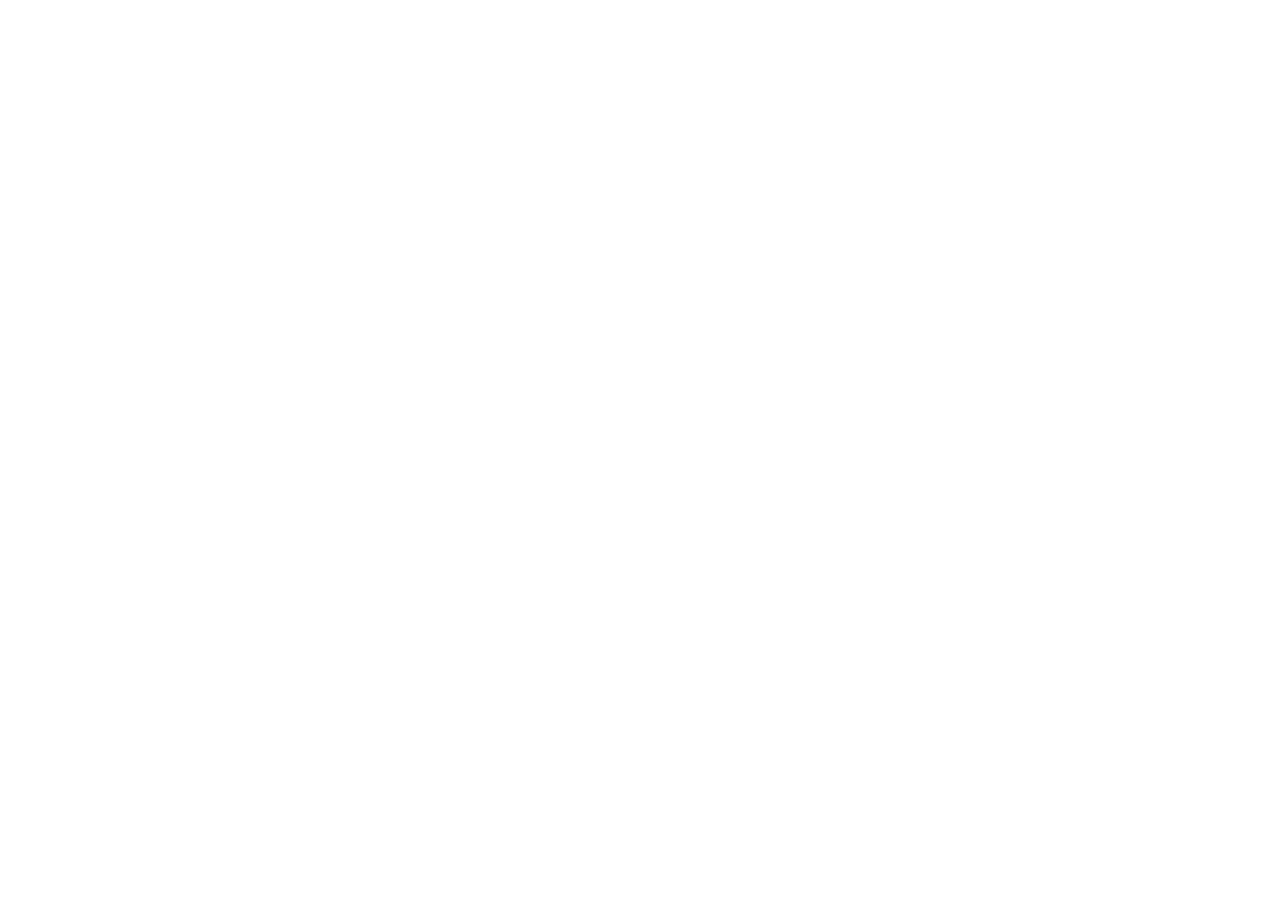
==== index.html @ 4d3a5c3e "termino do sorteio" ====
<!DOCTYPE html>
<html lang="en">
<head>
    <meta charset="UTF-8">
    <meta name="viewport" content="width=device-width, initial-scale=1.0">
    <link rel="stylesheet" href="style.css">
    <title>Campanha Solidária</title>
</head>
<body>
    
</body>
</html>
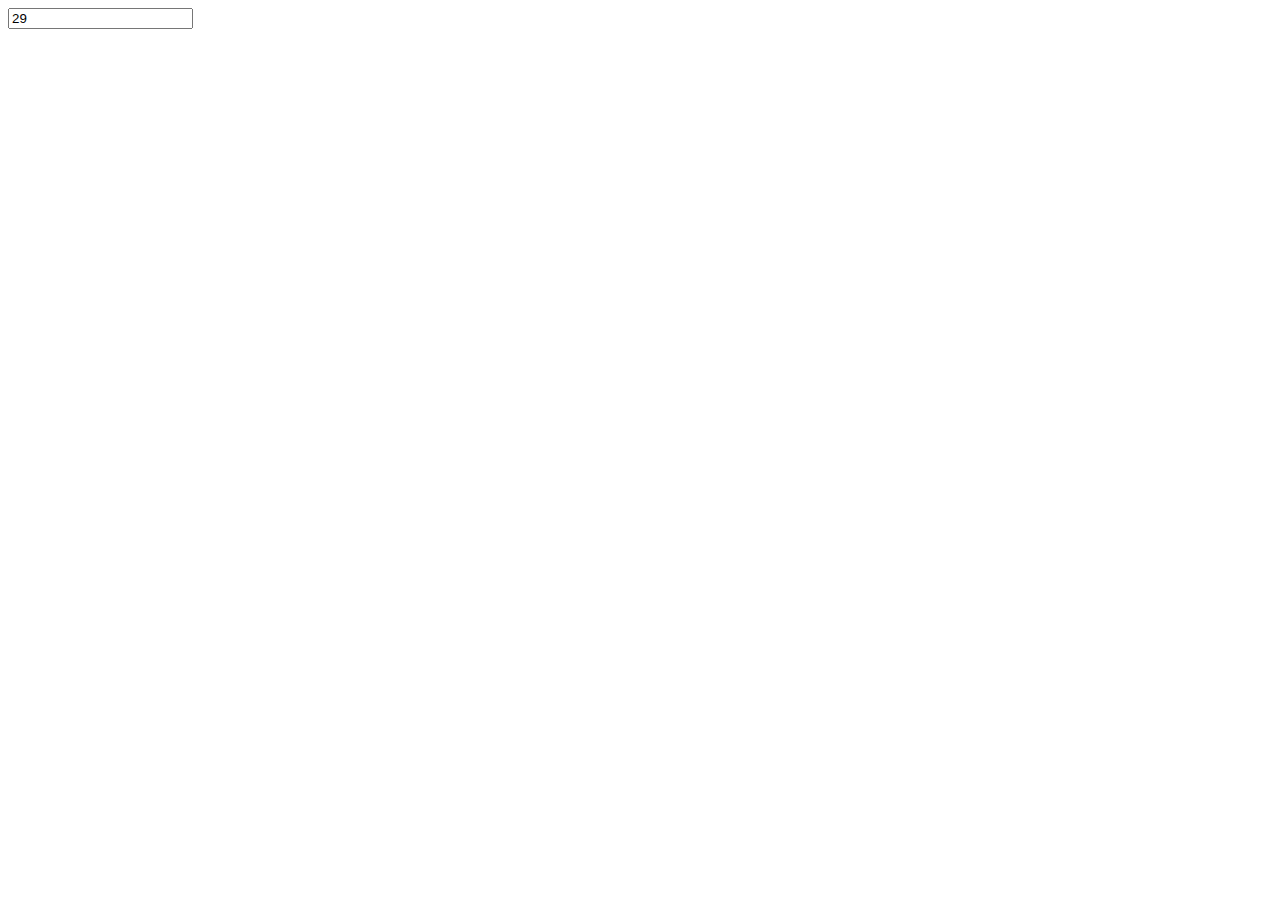
==== commit df0772e4: ".js adicionado no .html" ====
--- a/index.html
+++ b/index.html
@@ -5,8 +5,12 @@
     <meta name="viewport" content="width=device-width, initial-scale=1.0">
     <link rel="stylesheet" href="style.css">
     <title>Campanha Solidária</title>
+    <script src="./app.js" defer></script>
+    <!-- <script src="./app2.js" defer></script> -->
 </head>
 <body>
-    
+
+    <input type="number" name="random" id="random">
+   
 </body>
 </html>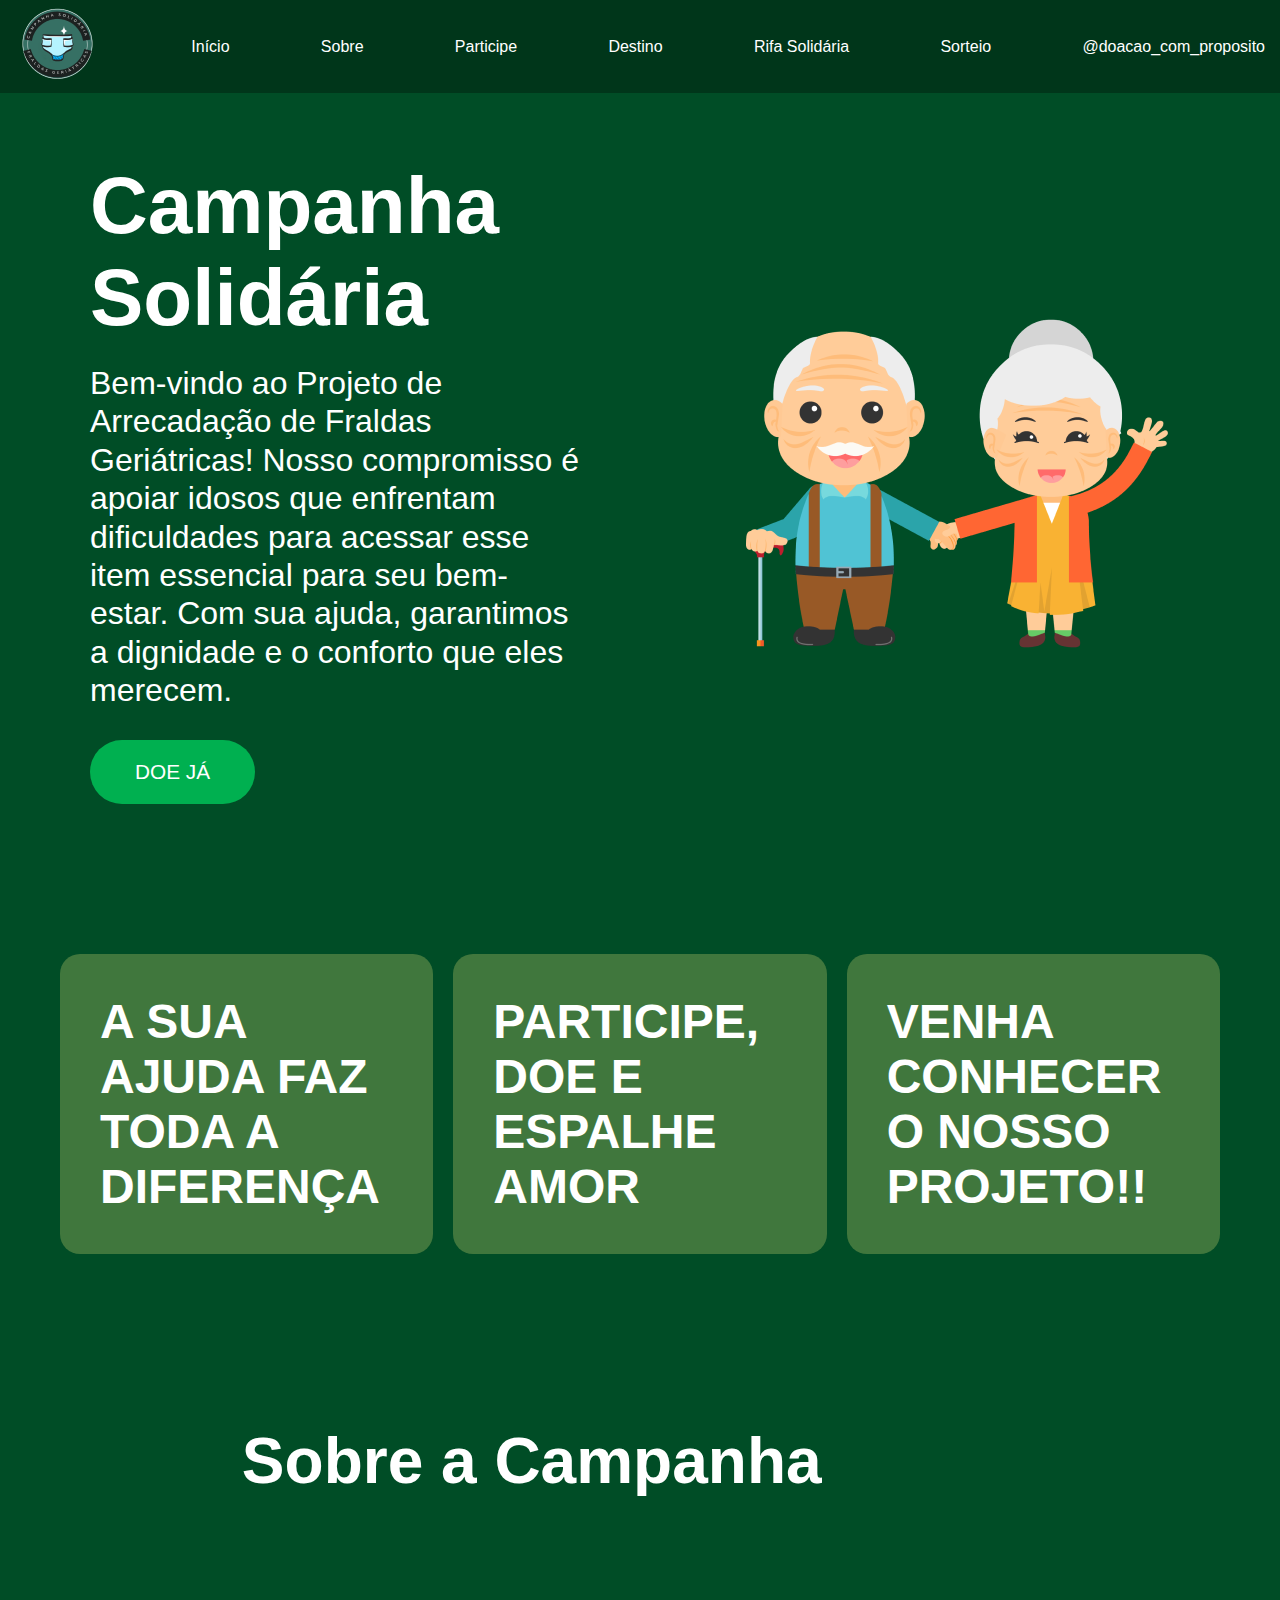
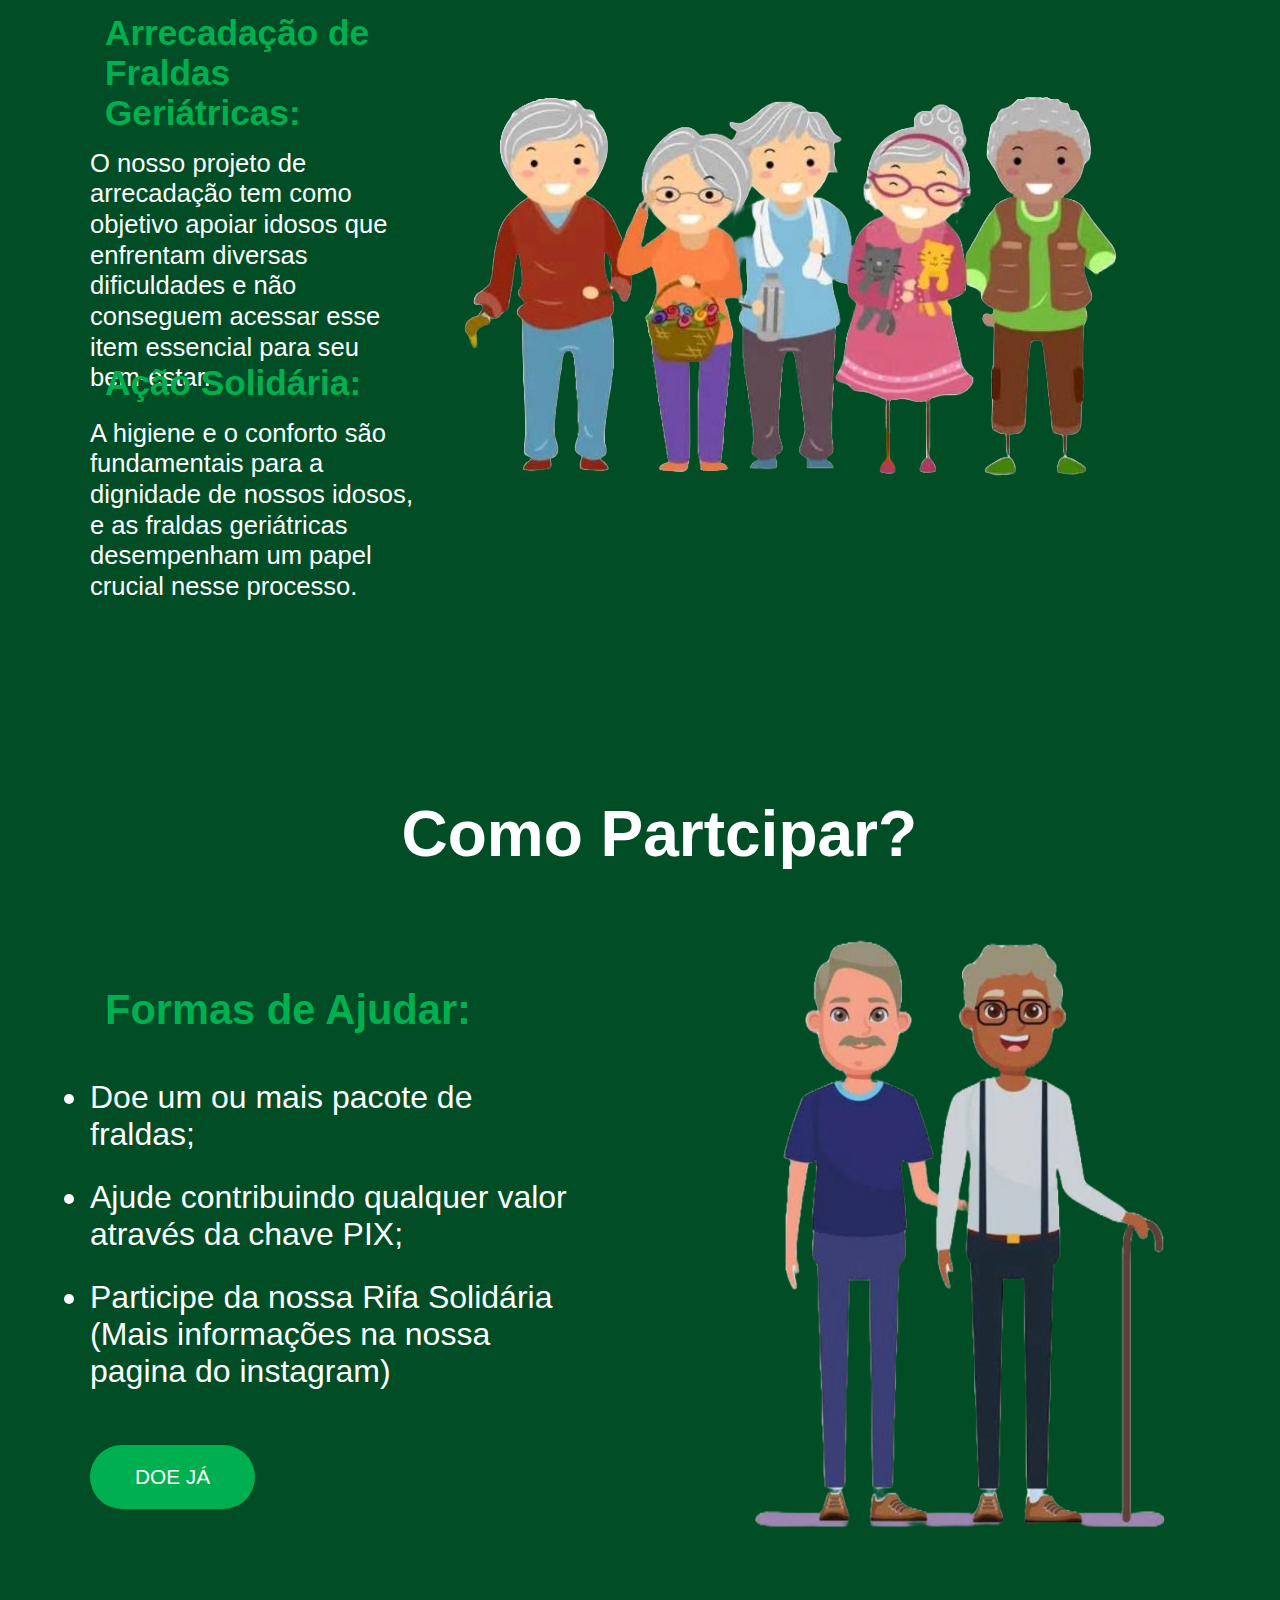
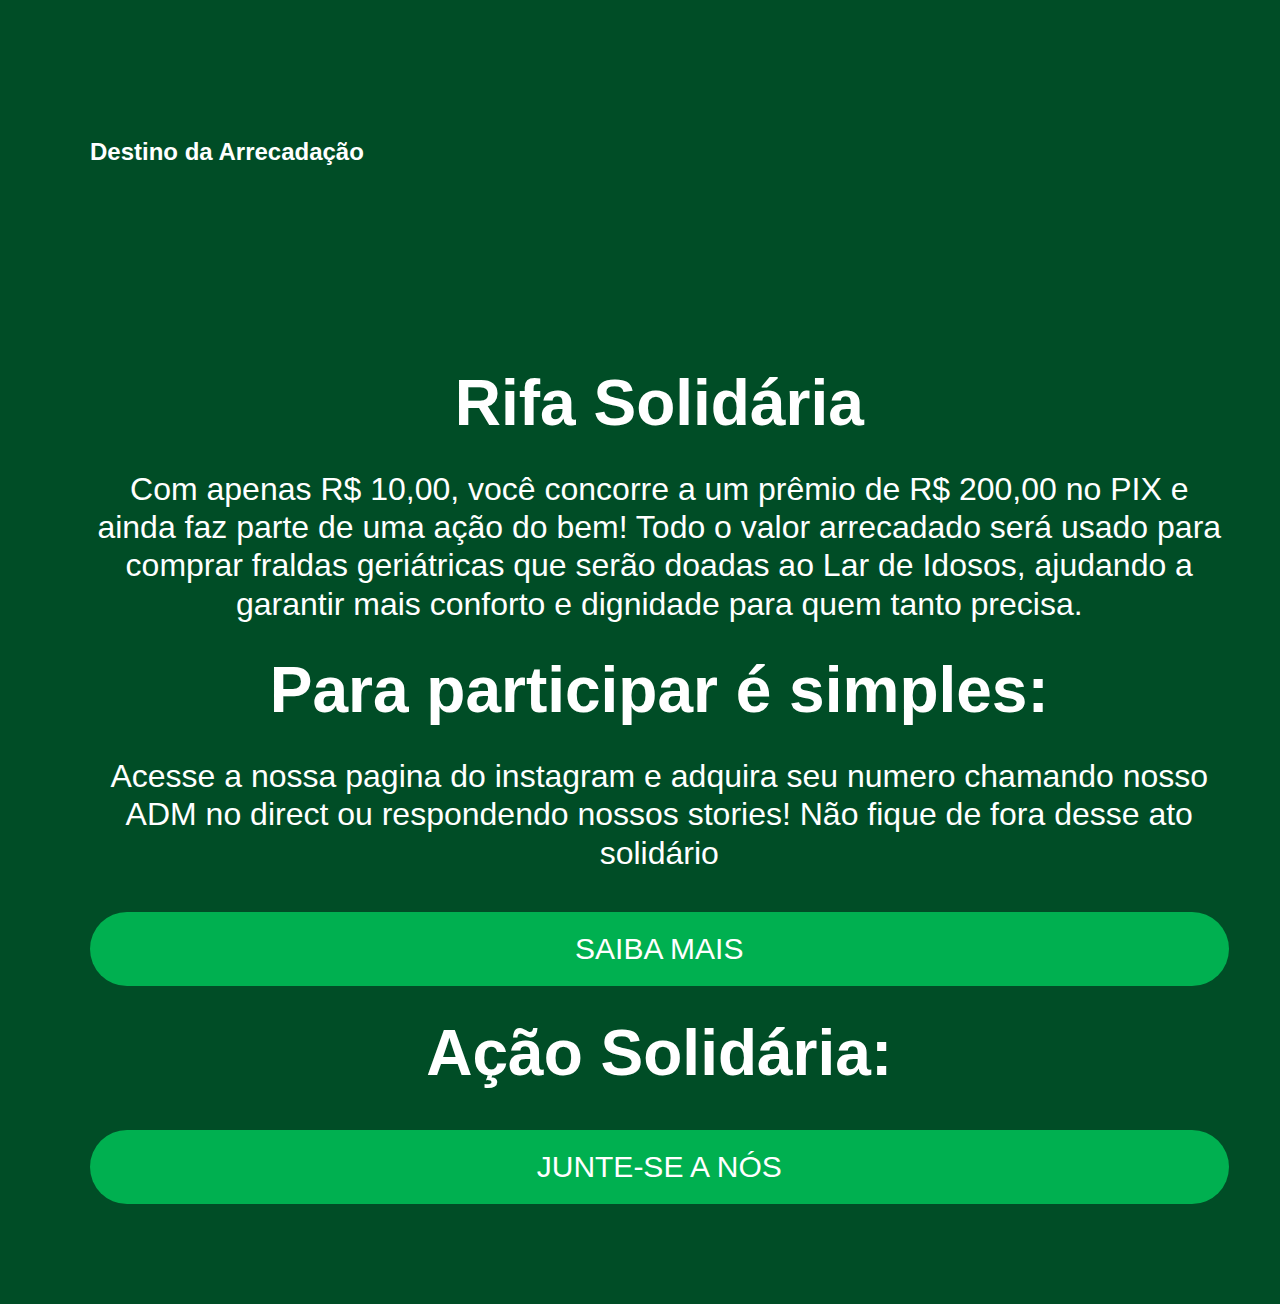
==== commit 80b3ec5d: "Add files via upload" ====
--- a/index.html
+++ b/index.html
@@ -1,16 +1,116 @@
-<!DOCTYPE html>
-<html lang="en">
-<head>
-    <meta charset="UTF-8">
-    <meta name="viewport" content="width=device-width, initial-scale=1.0">
-    <link rel="stylesheet" href="style.css">
-    <title>Campanha Solidária</title>
-    <script src="./app.js" defer></script>
-    <!-- <script src="./app2.js" defer></script> -->
-</head>
-<body>
-
-    <input type="number" name="random" id="random">
-   
-</body>
+<!DOCTYPE html>
+<html lang="pt-br">
+<head>
+  <meta charset="UTF-8">
+  <meta name="viewport" content="width=device-width, initial-scale=1.0">
+  <title>Campanha Solidária</title>
+  <link rel="stylesheet" href="style.css">
+</head>
+<body>
+  <header>
+
+    <!-- Menu -->
+    <div class="menu">
+      <nav>
+        <ul>
+          <li class="logo"><img src="./img/logo.png" alt="Logo da Campanha"></li>
+          <li><a href="#inicio">Início</a></li>
+          <li><a href="#sobre">Sobre</a></li>
+          <li><a href="#participe">Participe</a></li>
+          <li><a href="#destino">Destino</a></li>
+          <li><a href="#rifa">Rifa Solidária</a></li>
+          <li><a href="./sorteio.html">Sorteio</a></li>
+          <li><a href="https://www.instagram.com/seu-instagram" target="_blank">@doacao_com_proposito</a></li>
+        </ul>
+      </nav>
+    </div>
+  </header>
+
+  <main>
+
+    <!-- Inicio -->
+    <section id="inicio" class="banner">
+      <div class="texto">
+        <h1>Campanha Solidária</h1>
+        <p>
+          Bem-vindo ao Projeto de Arrecadação de Fraldas Geriátricas! Nosso compromisso é apoiar idosos
+          que enfrentam dificuldades para acessar esse item essencial para seu bem-estar. Com sua ajuda,
+          garantimos a dignidade e o conforto que eles merecem.
+        </p>
+        <a href="https://www.instagram.com/stories/highlights/17959033361707465/" class="btn-doar">DOE JÁ</a>
+      </div>
+      <div class="imagem-placeholder">
+        <img src="./img/velhinhos inicio.png" alt="velhinhos Sorrindo">
+      </div>
+    </section>
+
+    <!-- Cartões -->
+    <section class="info-cards">
+      <div class="card">A SUA AJUDA FAZ TODA A DIFERENÇA</div>
+      <div class="card">PARTICIPE, DOE E ESPALHE AMOR</div>
+      <div class="card">VENHA CONHECER O NOSSO PROJETO!!</div>
+    </section>
+
+    <!-- Sobre -->
+    <section id="sobre" class="banner">
+      <div class="texto">
+        <h2>Sobre a Campanha</h2>
+        <h3>Arrecadação de Fraldas Geriátricas:</h3>
+        <p>
+          O nosso projeto de arrecadação tem como objetivo apoiar idosos que enfrentam diversas dificuldades e não conseguem acessar esse item essencial para seu bem-estar. 
+        </p>
+        <h3>Ação Solidária:</h3>
+        <p>
+          A higiene e o conforto são fundamentais para a dignidade de nossos idosos, e as fraldas geriátricas desempenham um papel crucial nesse processo.
+        </p>
+      </div>
+      <div class="imagem-placeholder">
+        <img src="./img/velhinhos pt2.png" alt="velhinhos Sorrindo">
+      </div>
+    </section>
+
+    <!-- Participe -->
+    <section id="participe" class="banner">
+      <div class="texto">
+        <h2>Como Partcipar?</h2>
+        <h3>Formas de Ajudar:</h3>
+        <p>
+          <li class="pintada">Doe um ou mais pacote de fraldas; <br></li>
+          <li class="pintada">Ajude contribuindo qualquer valor através da chave PIX; <br></li>
+          <li class="pintada">Participe da nossa Rifa Solidária (Mais informações na nossa pagina do instagram) <br></li>
+        </p>
+        <br>
+        <br>
+        <a href="https://www.instagram.com/stories/highlights/17959033361707465/" class="btn-doar">DOE JÁ</a>
+      </div>
+      <div class="imagem-placeholder">
+        <img src="./img/dois velhos.png" alt="velhinhos Sorrindo">
+      </div>
+    </section>
+
+    <!-- Destino -->
+    <section id="destino" class="banner">
+      <div class="texto">
+        <h2>Destino da Arrecadação</h2>
+    </section>
+
+    <!-- Rifa -->
+    <section id="rifa" class="banner">
+      <div class="texto">
+        <h2>Rifa Solidária</h2>
+        <p>
+          Com apenas R$ 10,00, você concorre a um prêmio de R$ 200,00 no PIX e ainda faz parte de uma ação do bem! Todo o valor arrecadado será usado para comprar fraldas geriátricas que serão doadas ao Lar de Idosos, ajudando a garantir mais conforto e dignidade para quem tanto precisa. 
+        </p>
+        <h2>Para participar é simples:</h2>
+        <p>
+          Acesse a nossa pagina do instagram e adquira seu numero chamando nosso ADM no direct ou respondendo nossos stories! Não fique de fora desse ato solidário
+        </p>
+        <a href="https://www.instagram.com/p/DCCvw3NJtZL/?next=%2Fbielxs_ss_%2F" class="btn-doar">SAIBA MAIS</a>
+        <h2>Ação Solidária:</h2>
+        <a href="https://www.instagram.com/doacao_com_proposito/" class="btn-doar">JUNTE-SE A NÓS</a>
+      </div>
+    </section>
+
+  </main>
+</body>
 </html>--- a/style.css
+++ b/style.css
@@ -0,0 +1,219 @@
+/* Reset */
+* {
+  margin: 0;
+  padding: 0;
+  box-sizing: border-box;
+}
+
+body {
+  font-family: Arial, sans-serif;
+  background-color: #004d26;
+  color: white;
+}
+
+/* inicio */
+
+header {
+  background-color: #00361a;
+  padding: 0px;
+  position: fixed;
+  top: 0;
+  left: 0;
+  width: 100%;
+  z-index: 1000; 
+}
+
+main {
+  padding-top: 70px;
+}
+
+header .menu nav ul {
+  display: flex;
+  justify-content: space-between;
+  align-items: center;
+  list-style: none;
+}
+
+header .menu nav ul li {
+  margin: 0 15px;
+}
+
+header .menu nav ul li a {
+  color: white;
+  text-decoration: none;
+  font-size: 16px;
+  transition: color 0.5s;
+}
+
+header .menu nav ul li a:hover {
+  color: #00b050;
+}
+
+.banner {
+  display: flex;
+  align-items: center;
+  justify-content: space-between;
+  padding: 90px;
+}
+
+.texto {
+  max-width: 45%;
+}
+
+.texto h1 {
+  font-size: 5rem;
+  margin-bottom: 20px;
+}
+
+.texto p {
+  font-size: 2rem;
+  line-height: 1.2;
+  margin-bottom: 30px;
+}
+
+.btn-doar {
+  display: inline-block;
+  padding: 20px 45px;
+  background-color: #00b050;
+  color: white;
+  text-decoration: none;
+  border-radius: 50px;
+  font-size: 1.3rem;
+  transition: background-color 0.3s;
+}
+
+.btn-doar:hover {
+  background-color: #008040;
+}
+
+.imagem-placeholder {
+  background-color: transparent;
+  border-radius: 10px;
+}
+
+/* cards */
+
+.info-cards {
+  display: flex;
+  justify-content: space-around;
+  padding: 50px;
+}
+
+.card {
+  background-color: #40773d;
+  color: white;
+  text-align: start;
+  font-weight: bold;
+  font-size: 3rem;
+  padding: 40px;
+  border-radius: 20px;
+  flex: 1;
+  margin: 10px;
+  max-width: 400px;
+}
+
+/* sobre */
+
+#sobre {
+  display: flex;
+  align-items: flex-start;
+  gap: 40px;
+}
+
+#sobre .texto {
+  flex: 1.5;
+}
+
+#sobre .texto h2 {
+  text-align: center;
+  width: 270%;
+  font-size: 4rem;
+  margin-bottom: 30px;
+  margin-top: 20px;
+}
+
+#sobre .texto h3 {
+  color: #00b050;
+  margin-top: 100px;
+  font-size: 2.2rem;
+  width: 100%;
+  padding: 15px;
+  text-align: start;
+}
+
+#sobre .texto p {
+  font-size: 1.6rem;
+  text-align: start;
+  height: 100px;
+}
+
+#sobre .imagem-placeholder {
+  margin-top: 250px;
+}
+
+/* participe */
+
+#participe .texto {
+  flex: 1.5;
+}
+
+#participe .texto h2 {
+  text-align: center;
+  width: 230%;
+  font-size: 4rem;
+  margin-bottom: 30px;
+  margin-top: 20px;
+}
+
+#participe .texto h3 {
+  color: #00b050;
+  margin-top: 100px;
+  font-size: 2.6rem;
+  width: 100%;
+  padding: 15px;
+  text-align: start;
+}
+
+#participe .texto li {
+  font-size: 2rem;
+  text-align: start;
+  height: 100px;
+  list-style: disc;
+}
+
+#participe .imagem-placeholder {
+  margin-top: 140px;
+}
+
+/* destino */
+
+/* rifa */
+
+#rifa h2 {
+    text-align: center;
+    width: 230%;
+    font-size: 4rem;
+    margin-bottom: 30px;
+    margin-top: 20px;
+    display: flex;
+    flex-direction: column;
+    align-items: center;
+    justify-content: center;
+    text-align: center;
+}
+
+#rifa .btn-doar {
+  font-size: 30px;
+  margin: 10px auto;
+  width: 230%;
+  align-items: center;
+  justify-content: center;
+  text-align: center;
+  justify-items: center;
+}
+
+#rifa p {
+  text-align: center;
+  width: 230%;
+}
+
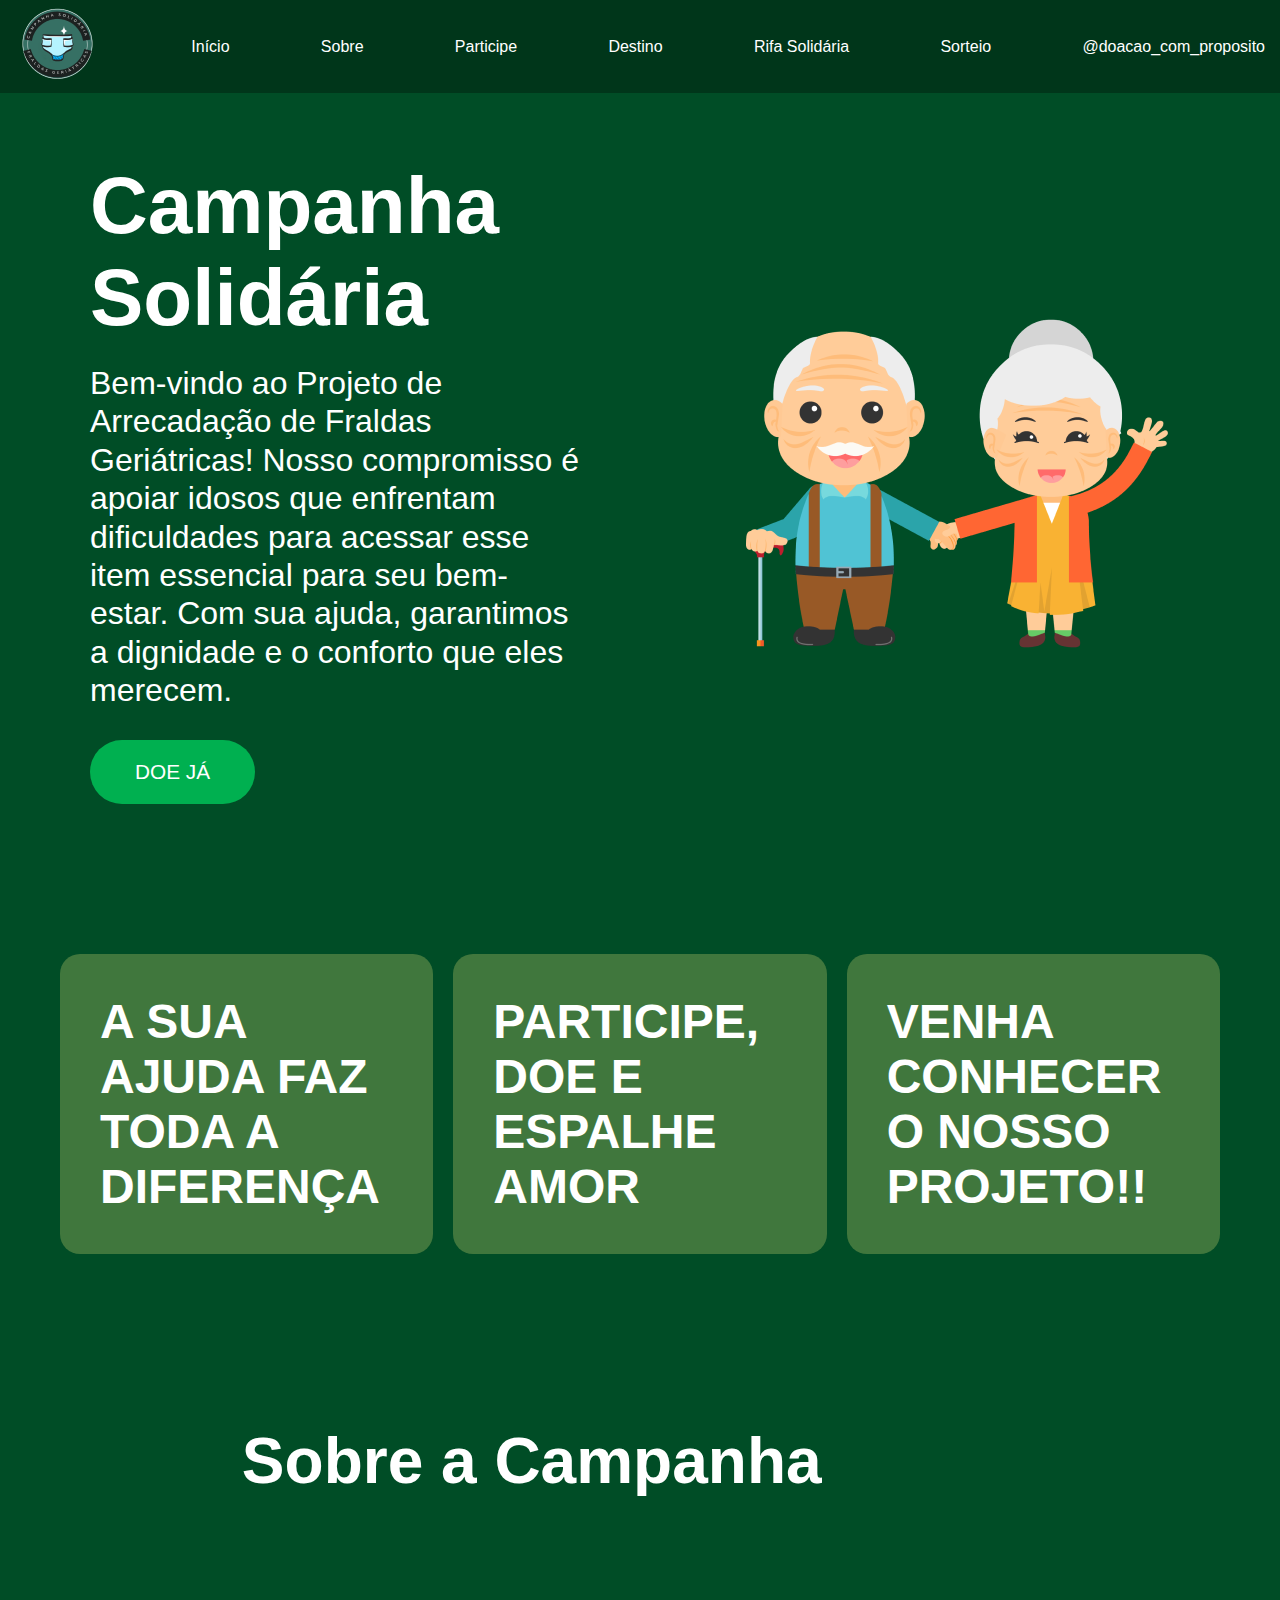
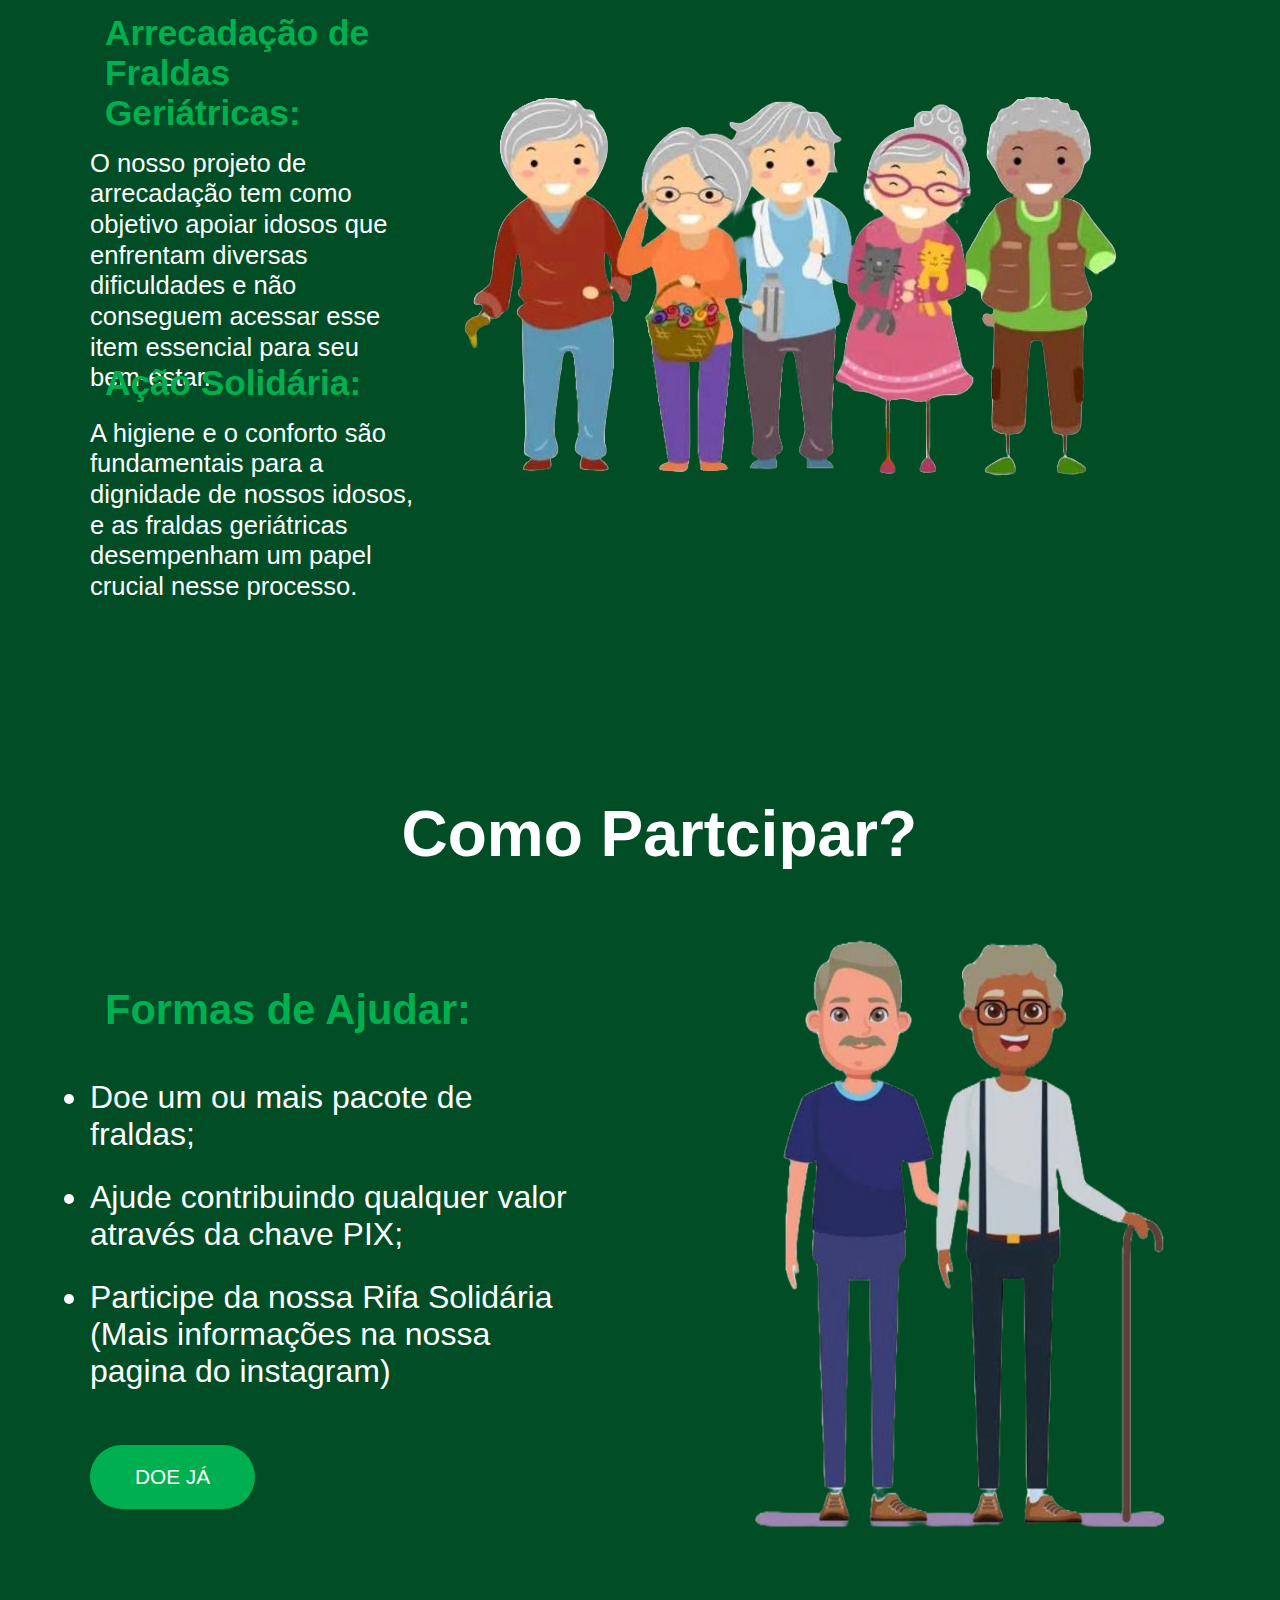
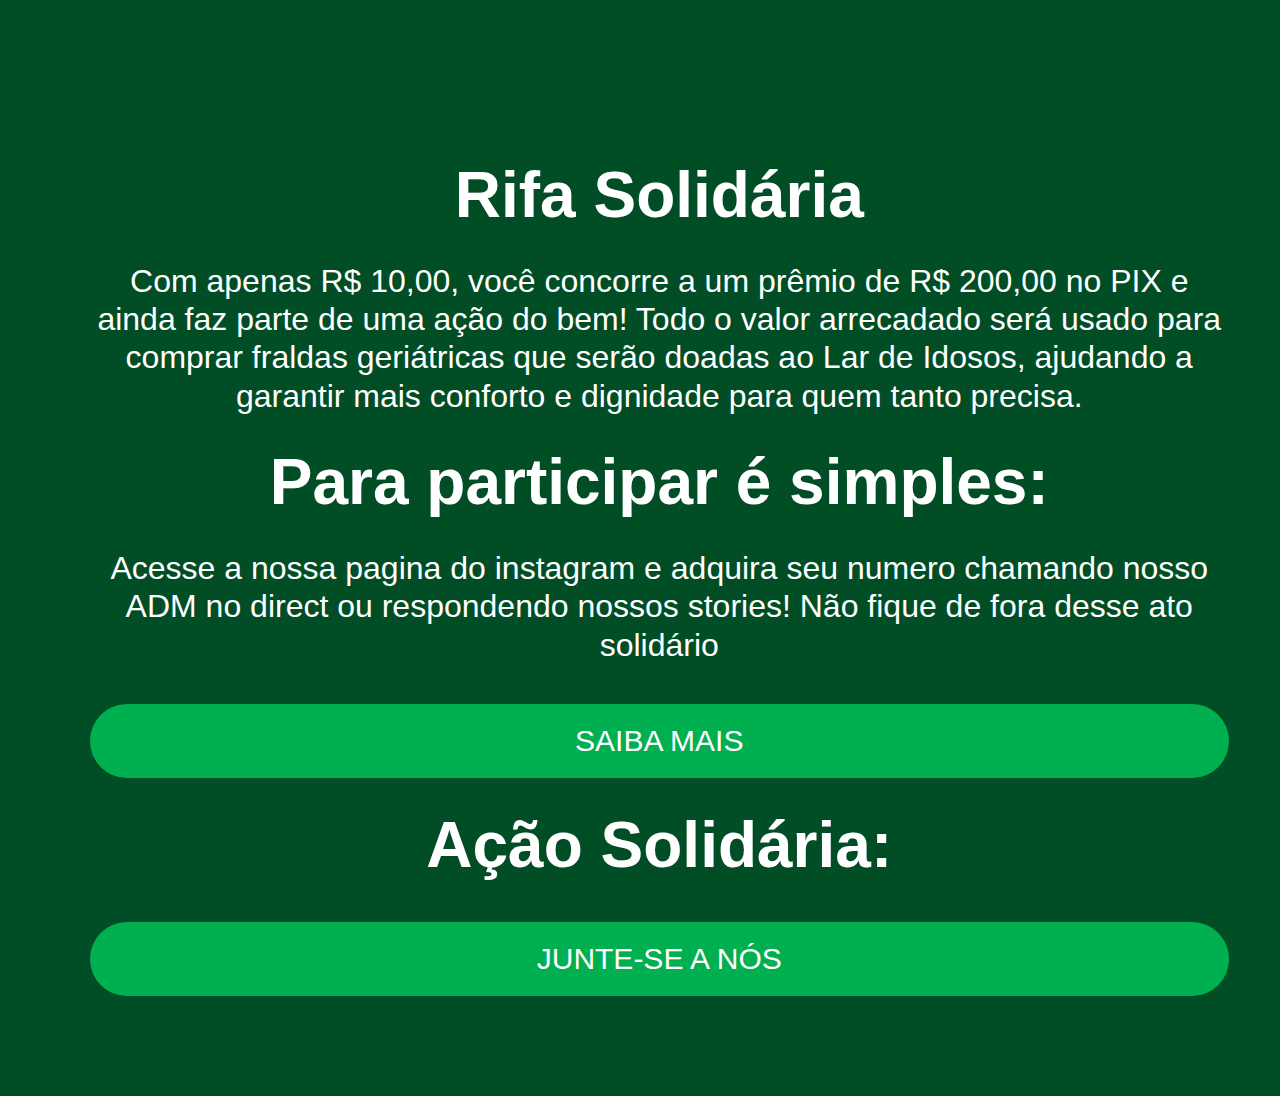
==== commit c6245a4f: "Update index.html" ====
--- a/index.html
+++ b/index.html
@@ -88,12 +88,6 @@
       </div>
     </section>
 
-    <!-- Destino -->
-    <section id="destino" class="banner">
-      <div class="texto">
-        <h2>Destino da Arrecadação</h2>
-    </section>
-
     <!-- Rifa -->
     <section id="rifa" class="banner">
       <div class="texto">
@@ -113,4 +107,4 @@
 
   </main>
 </body>
-</html>+</html>
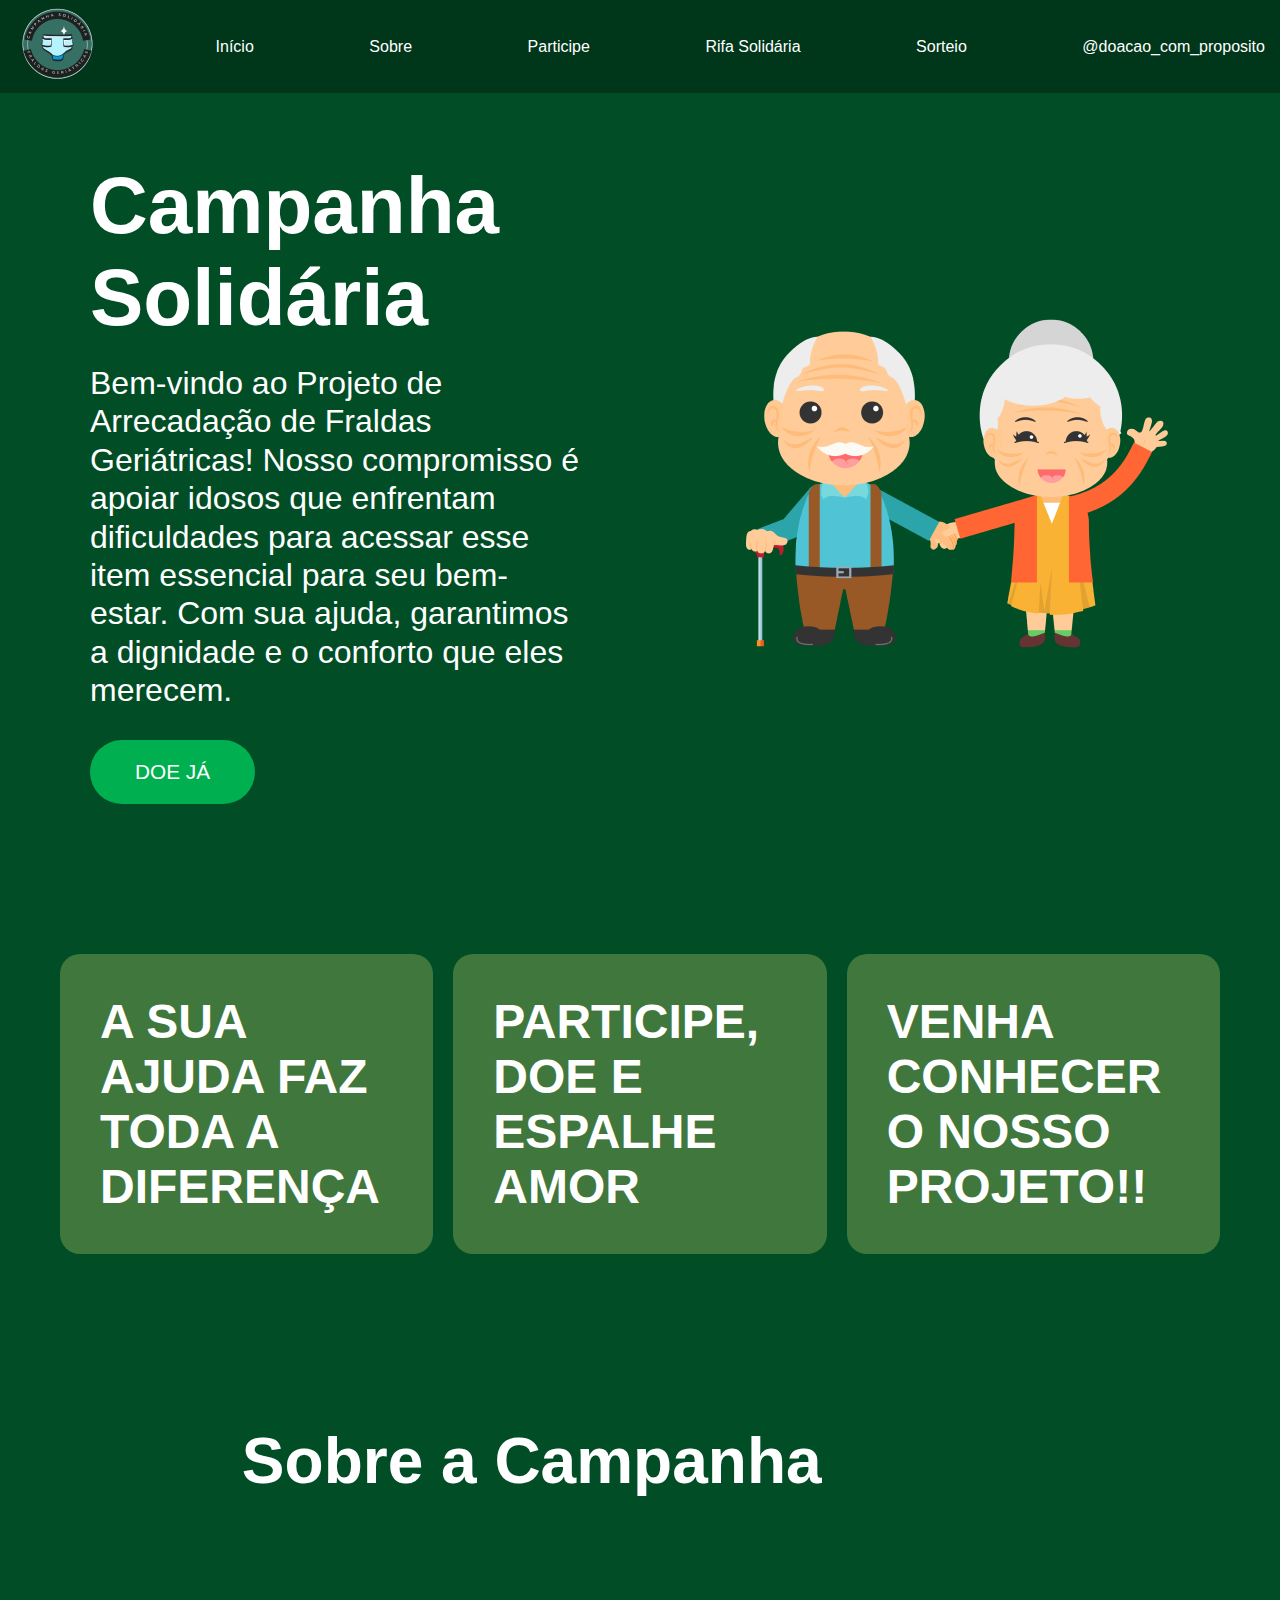
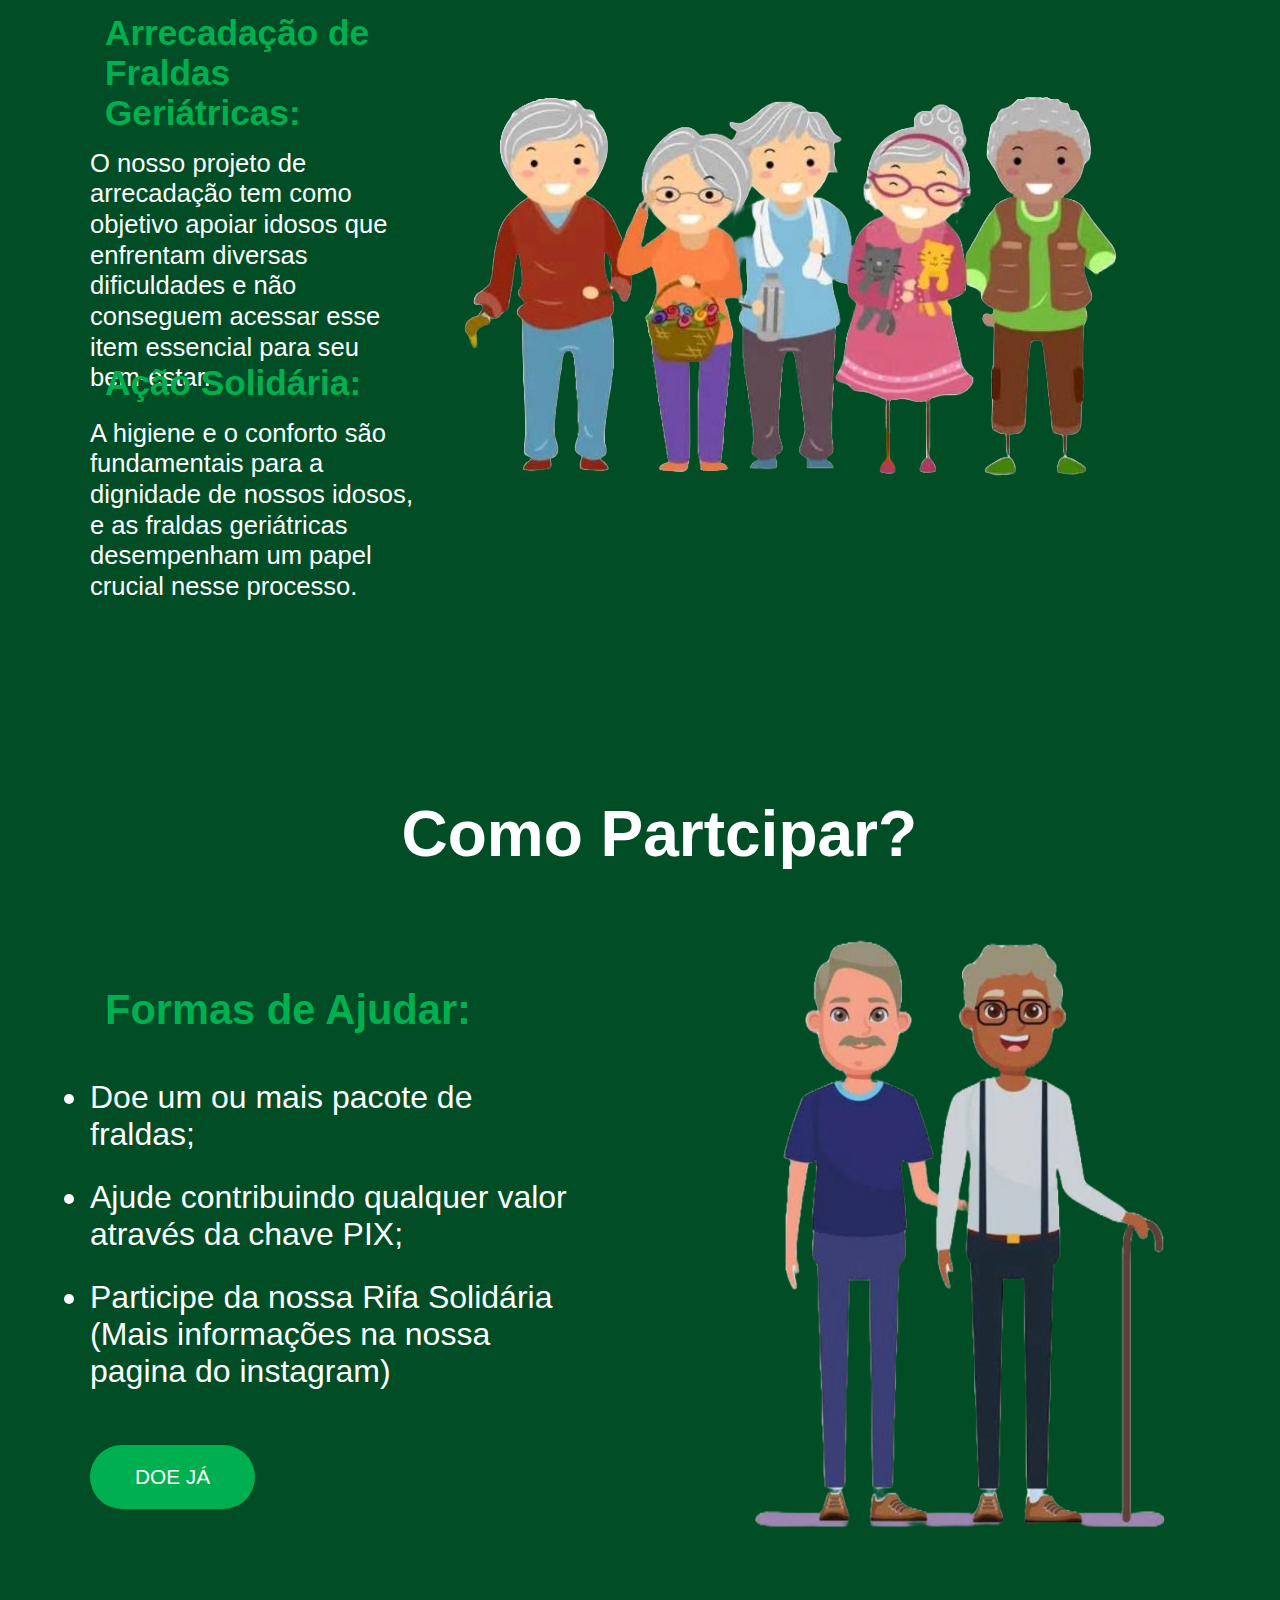
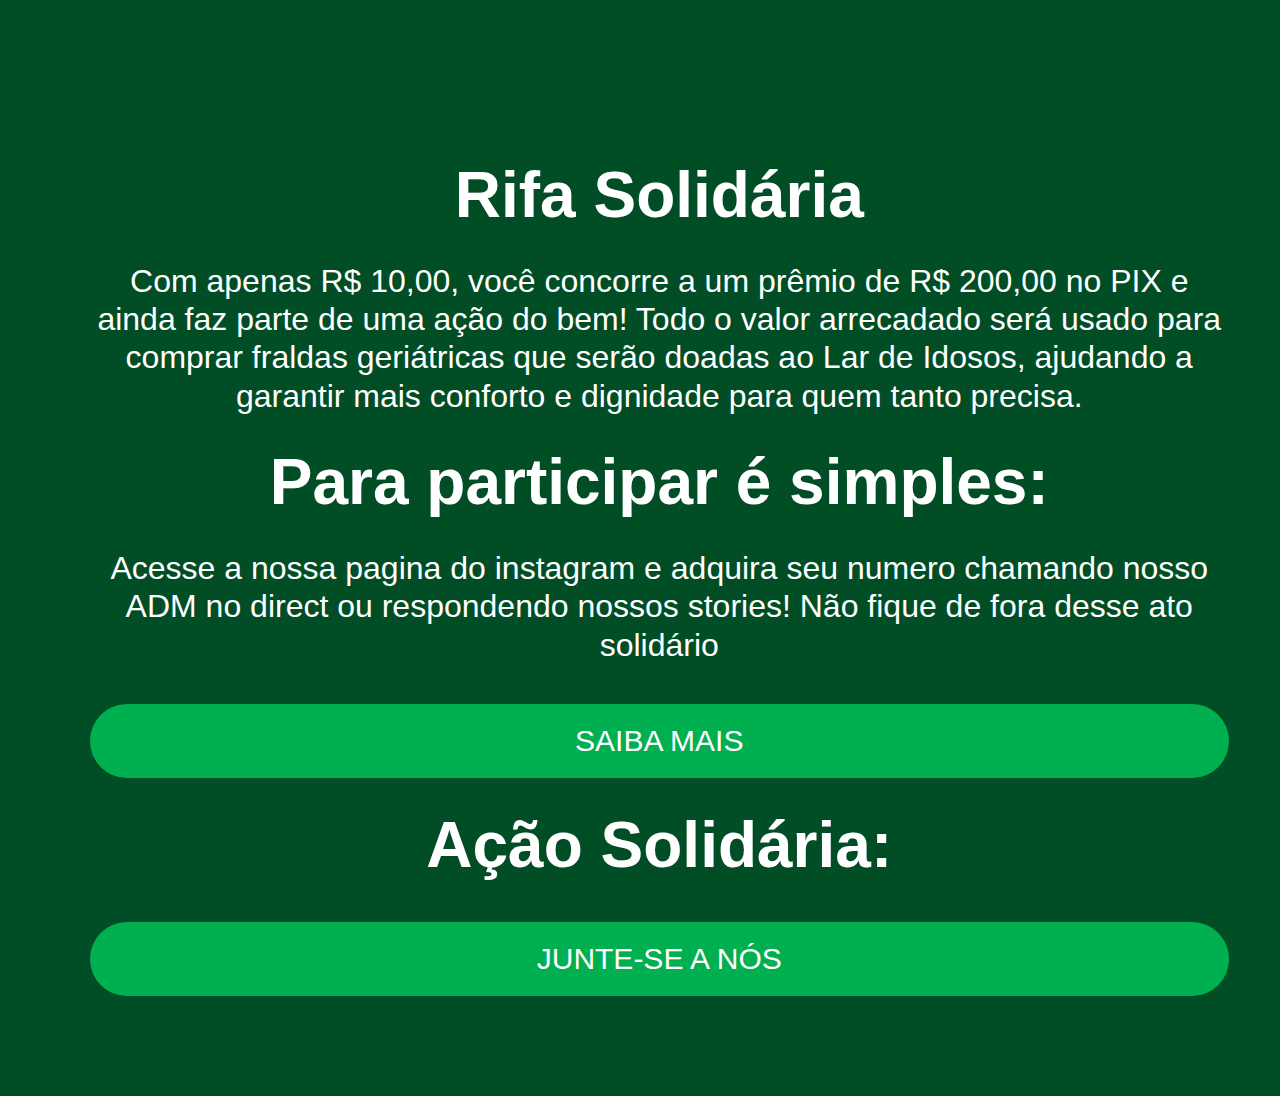
==== commit 94247c98: "Update index.html" ====
--- a/index.html
+++ b/index.html
@@ -17,7 +17,6 @@
           <li><a href="#inicio">Início</a></li>
           <li><a href="#sobre">Sobre</a></li>
           <li><a href="#participe">Participe</a></li>
-          <li><a href="#destino">Destino</a></li>
           <li><a href="#rifa">Rifa Solidária</a></li>
           <li><a href="./sorteio.html">Sorteio</a></li>
           <li><a href="https://www.instagram.com/seu-instagram" target="_blank">@doacao_com_proposito</a></li>
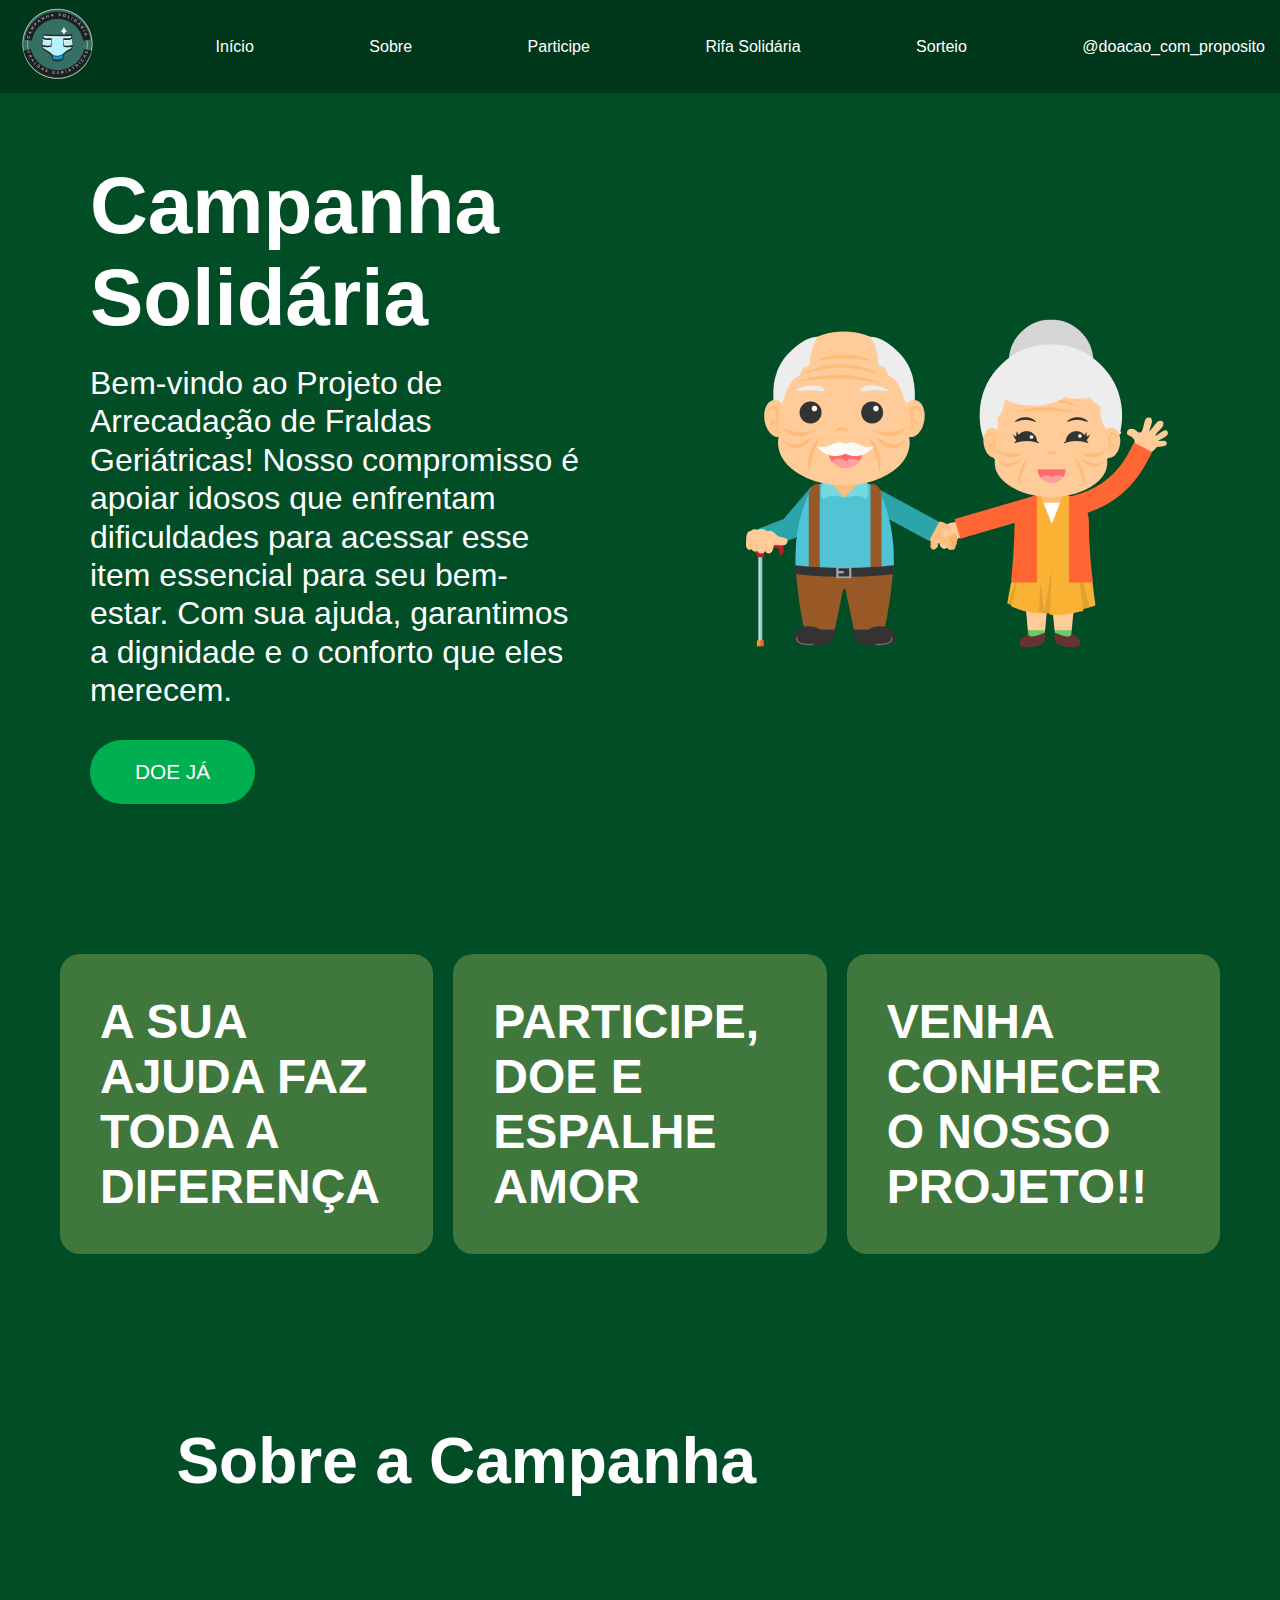
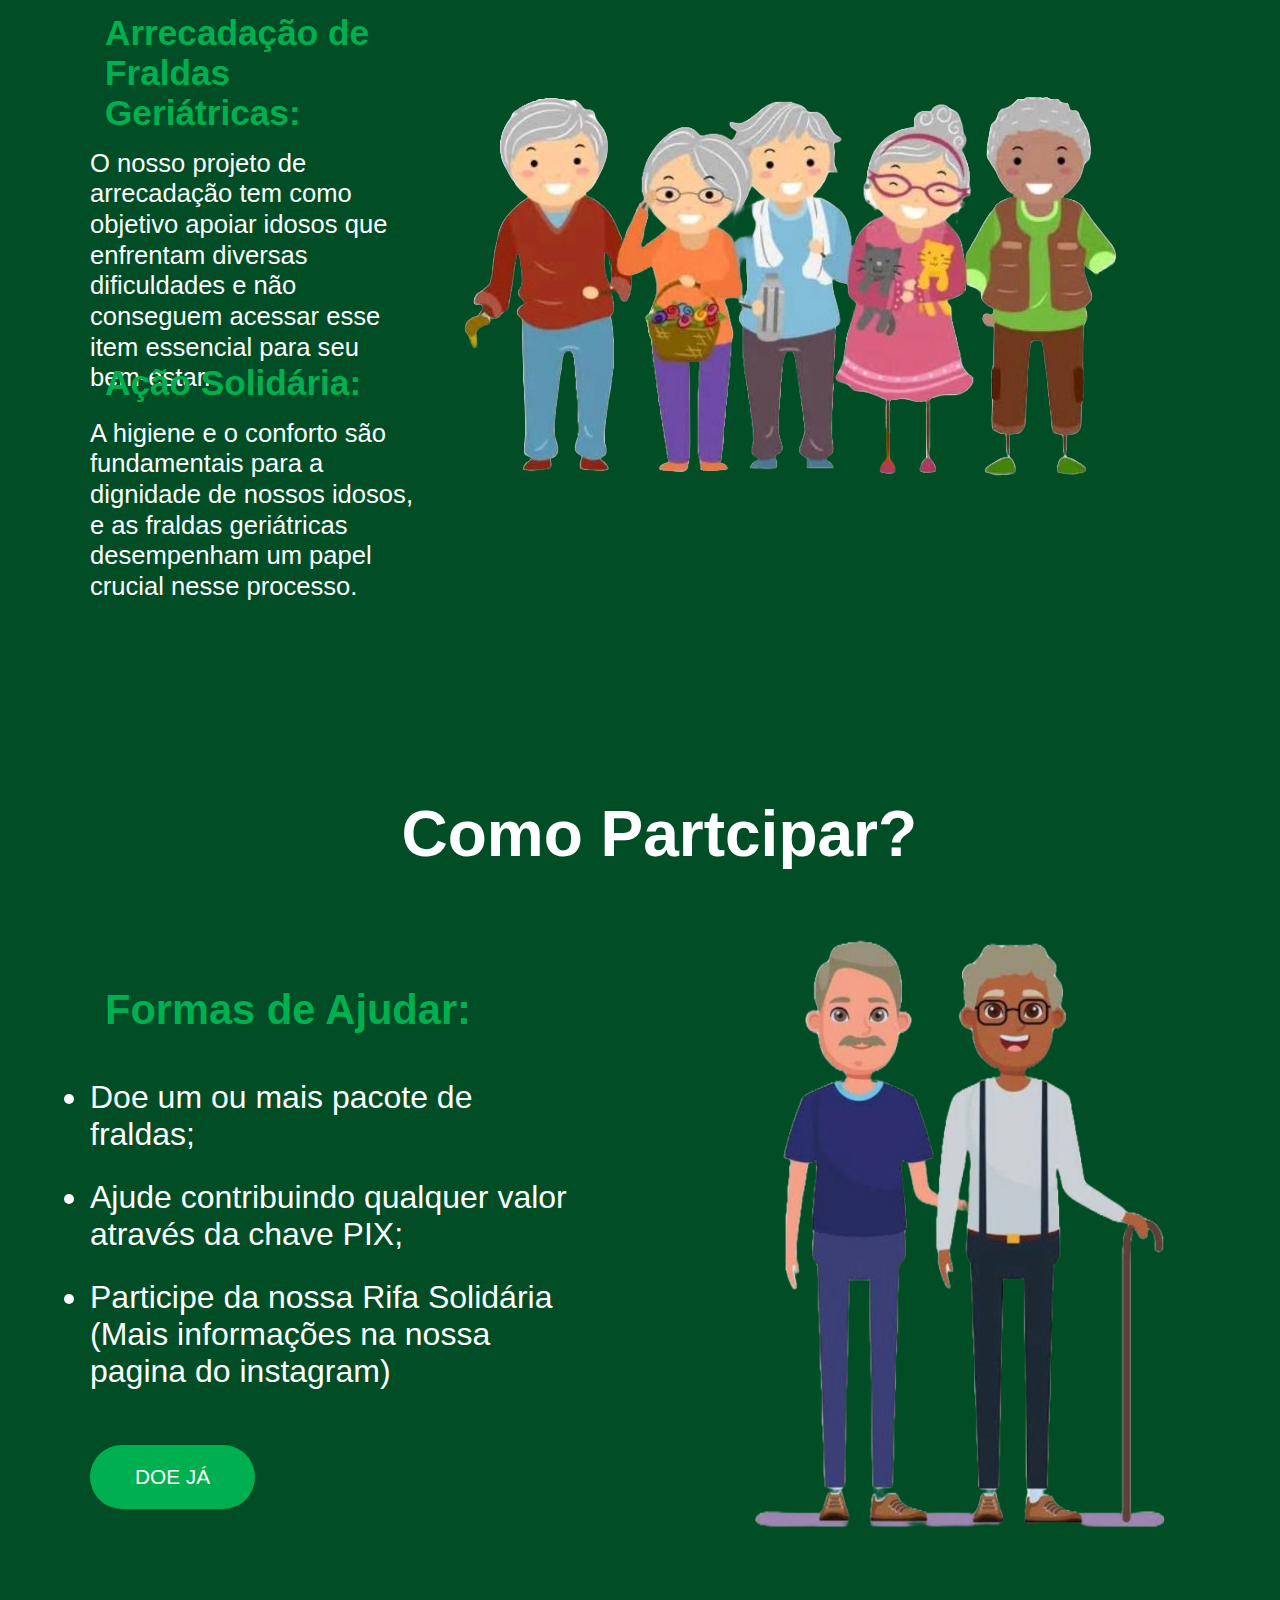
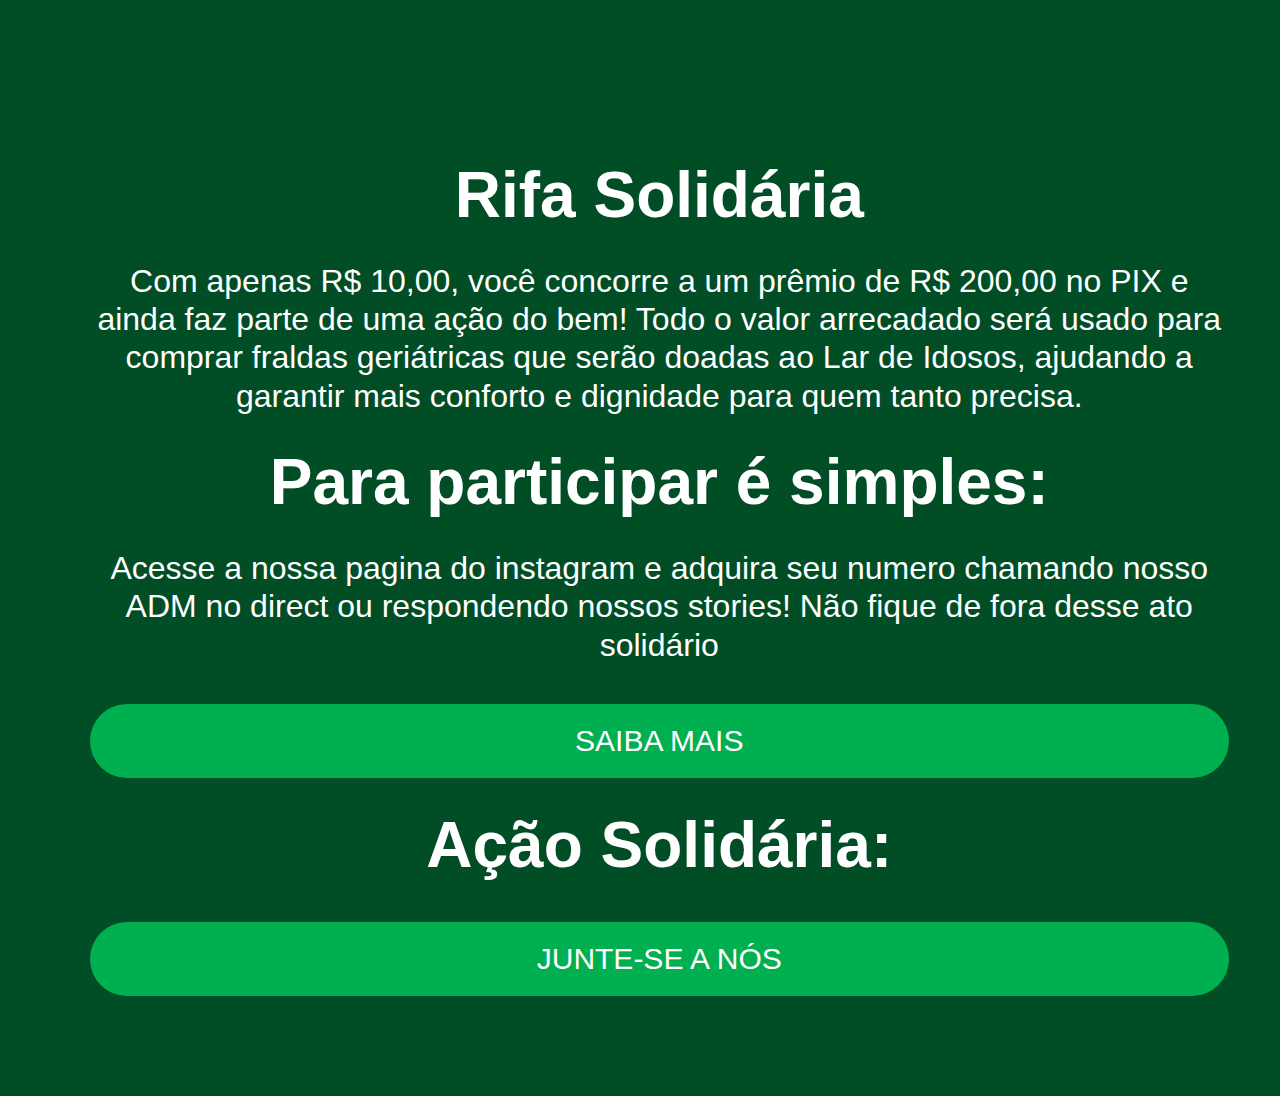
==== commit f5f4fb9c: "Update index.html" ====
--- a/index.html
+++ b/index.html
@@ -19,7 +19,7 @@
           <li><a href="#participe">Participe</a></li>
           <li><a href="#rifa">Rifa Solidária</a></li>
           <li><a href="./sorteio.html">Sorteio</a></li>
-          <li><a href="https://www.instagram.com/seu-instagram" target="_blank">@doacao_com_proposito</a></li>
+          <li><a href="https://www.instagram.com/doacao_com_proposito/" target="_blank">@doacao_com_proposito</a></li>
         </ul>
       </nav>
     </div>
--- a/style.css
+++ b/style.css
@@ -126,7 +126,7 @@
 
 #sobre .texto h2 {
   text-align: center;
-  width: 270%;
+  width: 230%;
   font-size: 4rem;
   margin-bottom: 30px;
   margin-top: 20px;
